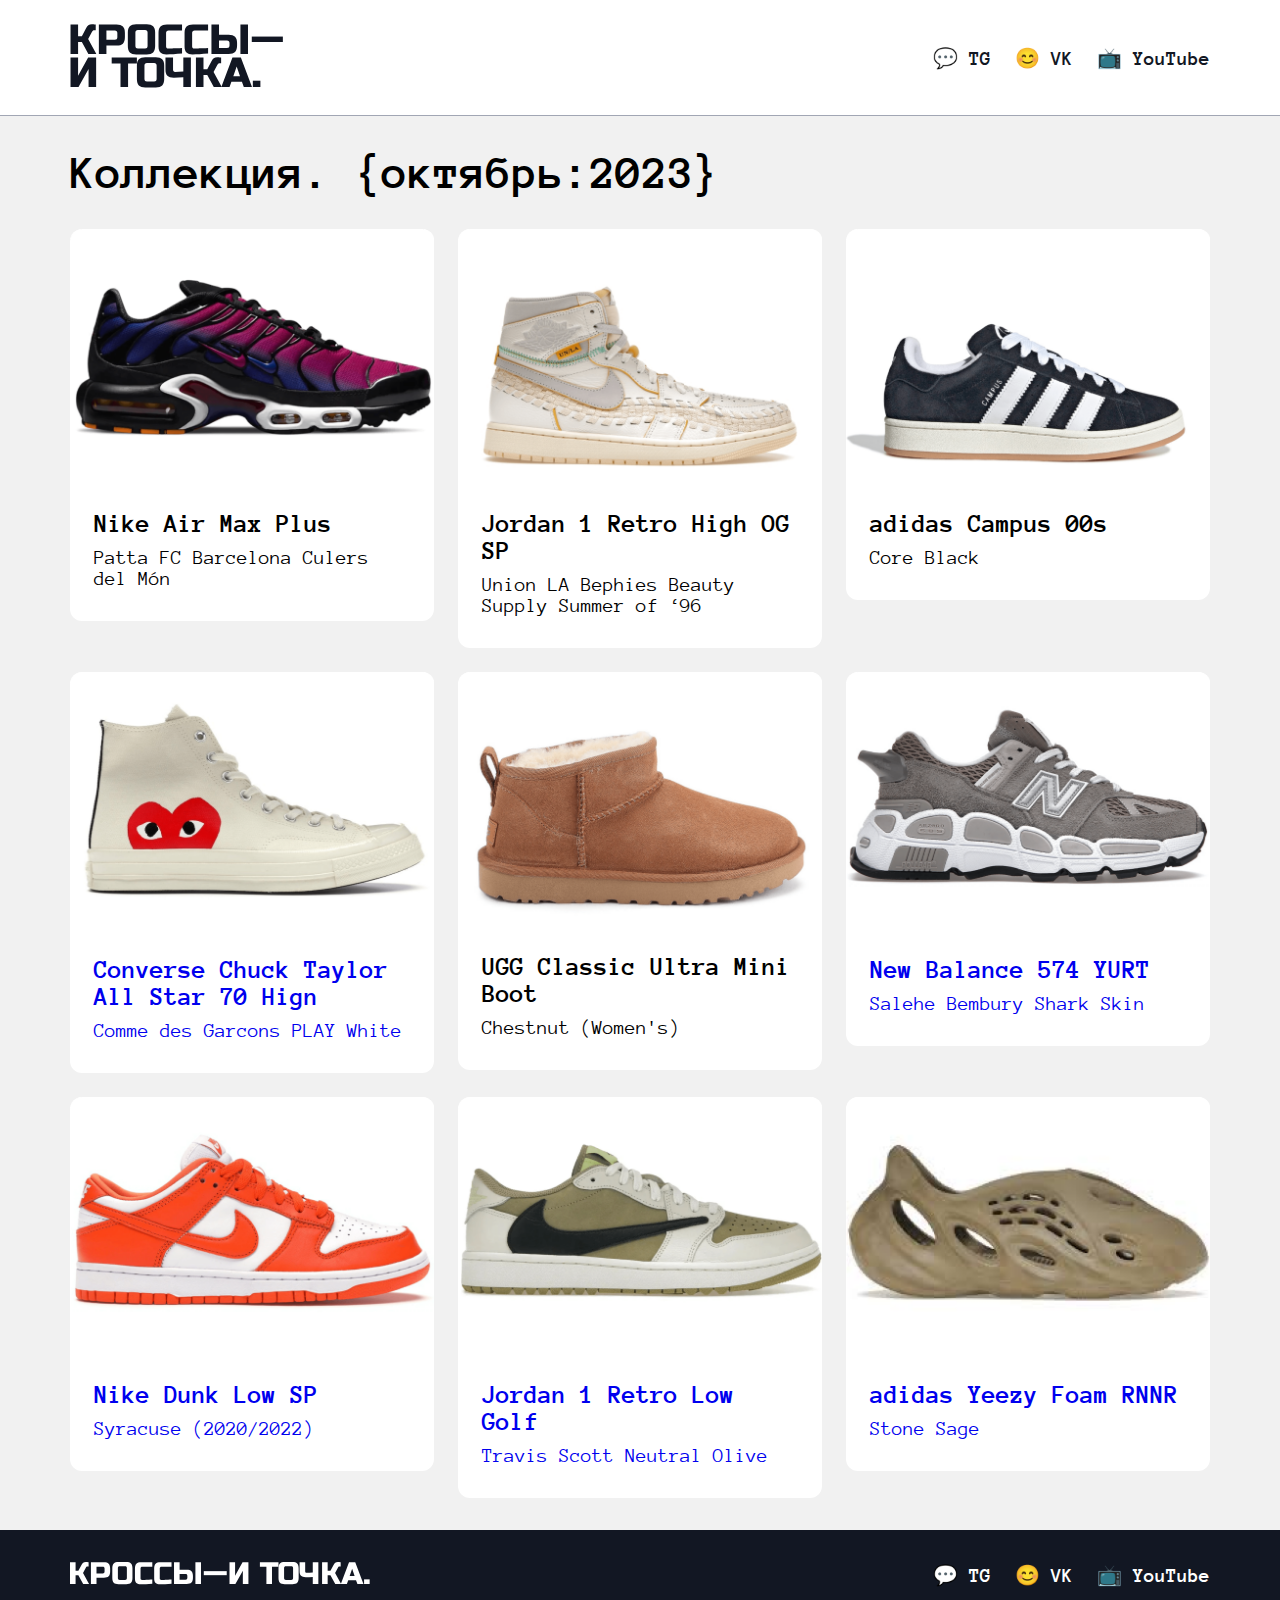
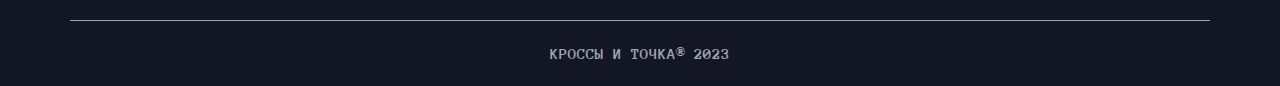
==== index.html @ 78a71917 "Добавлена" ====
<!DOCTYPE html>
<html lang="en">
  <head>
    <meta charset="UTF-8" />
    <meta name="viewport" content="width=device-width, initial-scale=1.0" />

    <title>Кроссы и точка</title>
    <link href="./style.css" rel="stylesheet" />
  </head>
  <body>
    <!--Шапка-->
    <main class="main">
      <header class="header">
        <div class="header-container">
          <a href="/" class="logo-link">
            <img alt="Кроссы и точка" src="./images/logo.svg" />
          </a>
          <nav>
            <ul class="nav-list">
              <li class="nav-item">
                <a href="/" class="nav-link">💬 TG</a>
              </li>
              <li class="nav-item">
                <a href="/" class="nav-link">😊 VK</a>
              </li>
              <li class="nav-item">
                <a href="/" class="nav-link">📺 YouTube</a>
              </li>
            </ul>
          </nav>
        </div>
      </header>
      <!--Тело-->
      <div class="content">
        <h1 class="h1">Коллекция. {октябрь:2023}</h1>
        <div class="sneakers">
          <div class="sneaker">
            <img
              alt="Nike Air Max Plus"
              src="./images/1.png"
              class="sneaker-image"
            />
            <div class="sneaker-info">
              <h3>Nike Air Max Plus</h3>
              <p>Patta FC Barcelona Culers del Món</p>
            </div>
          </div>
          <div class="sneaker">
            <img
              alt="Jordan 1 Retro High OG SP"
              src="./images/2.png"
              class="sneaker-image"
            />
            <div class="sneaker-info">
              <h3>Jordan 1 Retro High OG SP</h3>
              <p>Union LA Bephies Beauty Supply Summer of ‘96</p>
            </div>
          </div>
          <div class="sneaker">
            <img
              alt="adidas Campus 00s"
              src="./images/3.png"
              class="sneaker-image"
            />
            <div class="sneaker-info">
              <h3>adidas Campus 00s</h3>
              <p>Core Black</p>
            </div>
          </div>
          <div class="sneaker">
            <a href="crossy_4.html">
              <img
                alt="Converse Chuck Taylor All Star 70 Hign"
                src="./images/4.png"
                class="sneaker-image"
              />
              <div class="sneaker-info">
                <h3>Converse Chuck Taylor All Star 70 Hign</h3>
                <p>Comme des Garcons PLAY White</p>
              </div>
            </a>
          </div>
          <div class="sneaker">
            <img
              alt="UGG Classic Ultra Mini Boot"
              src="./images/5.png"
              class="sneaker-image"
            />
            <div class="sneaker-info">
              <h3>UGG Classic Ultra Mini Boot</h3>
              <p>Chestnut (Women's)</p>
            </div>
          </div>
          <div class="sneaker">
            <a href="crossy_6.html">
              <img
                alt="New Balance 574 YURT"
                src="./images/6.png"
                class="sneaker-image"
              />
              <div class="sneaker-info">
                <h3>New Balance 574 YURT</h3>
                <p>Salehe Bembury Shark Skin</p>
              </div>
            </a>
          </div>
          <div class="sneaker">
            <a href="crossy_7.html">
              <img
                alt="Nike Dunk Low SP"
                src="./images/7.png"
                class="sneaker-image"
              />
              <div class="sneaker-info">
                <h3>Nike Dunk Low SP</h3>
                <p>Syracuse (2020/2022)</p>
              </div>
            </a>
          </div>
          <div class="sneaker">
            <a href="crossy_8.html">
              <img
                alt="Jordan 1 Retro Low Golf"
                src="./images/8.png"
                class="sneaker-image"
              />
              <div class="sneaker-info">
                <h3>Jordan 1 Retro Low Golf</h3>
                <p>Travis Scott Neutral Olive</p>
              </div>
            </a>
          </div>
          <div class="sneaker">
            <a href="crossy_9.html">
              <img
                alt="adidas Yeezy Foam RNNR"
                src="./images/9.png"
                class="sneaker-image"
              />
              <div class="sneaker-info">
                <h3>adidas Yeezy Foam RNNR</h3>
                <p>Stone Sage</p>
              </div>
            </a>
          </div>
        </div>
      </div>

      <footer>
        <div class="footer-content">
          <a class="footer__logo-link" href="/">
            <img
              alt="Кроссы и точка"
              src="./images/logo_footer.svg"
              class="footer__logo-image"
            />
          </a>
          <nav>
            <ul class="nav-list">
              <li class="nav-item">
                <a href="/" class="nav-link">💬 TG</a>
              </li>
              <li class="nav-item">
                <a href="/" class="nav-link">😊 VK</a>
              </li>
              <li class="nav-item">
                <a href="/" class="nav-link">📺 YouTube</a>
              </li>
            </ul>
          </nav>
        </div>
        <div class="copyright">
          <p class="copyright-text">КРОССЫ И ТОЧКА® 2023</p>
        </div>
      </footer>
    </main>
  </body>
</html>
---- style.css ----
/* подключение локальный шрифтов на страницу */
@font-face {
    font-family: "Anonymous Pro";
    src: url(fonts/AnonymousPro-Regular.ttf);
    font-weight: 400;
    font-style: normal;
    display: swap;
}

@font-face {
    font-family: "Anonymous Pro";
    src: url(fonts/AnonymousPro-Bold.ttf);
    font-weight: 700;
    font-style: normal;
    display: swap;
}

* {
    box-sizing: border-box;
}

/* сброс стилей по умолчанию */
body,h1,h2,h3,p,ul,li {
    margin: 0;
}
ul {
    list-style: none;
    padding: 0;
}
a {
    text-decoration: none;
}

/* задание шрифта всей странице */
body {
    font-family: "Anonymous Pro", sans-serif;
}

/* стили для главного контейнера */
.main {
    display: flex;
    flex-direction: column;
    align-items: center;
    background: #F1F1F1;
}

/* стили для хедера(шапки) сайта */
.header {
    display: flex;
    flex-direction: row;
    align-items: center;
    justify-content: center;
    width: 100%;
    border-bottom: 1px solid #A1A6B4;
    background: white;
}

.header-container {
    display: flex;
    justify-content: space-between;
    width: 100%;
    max-width: 1140px;
    margin: 24px 0 24px;
}

.logo-link {
    max-width: 215px;
}

/* стили для ссылок в хедере и футере */
nav {
    display: flex;
}

.nav-list {
    display: flex;
    align-items: center;
    width: 100%;
    gap: 24px;
}

.nav-item {
    display: inline;
}

.nav-link {
    color: #121723;
    font-size: 20px;
    font-weight: 700;
}

/* стили для  */
.content {
    margin: 32px 0;
    max-width: 1140px;
}

.h1 {
    font-size: 48px;
}

/* стили для контейнера кроссовок */
.sneakers {
    display: flex;
    flex-wrap: wrap;
    gap: 24px;
    margin: 32px 0 0;
}

/* стили для карточки кроссовок */
.sneaker {
    display: flex;
    flex-direction: column;
    align-items: center;
    max-width: 364px;
    height: 100%;
    border-radius: 12px;
    background: white;
}

.sneaker:hover {
    box-shadow: 0px 10px 10px rgba(0, 0, 0, 0.1);
}

.sneaker-image {
    width: 100%;
}

.sneaker-info {
    display: flex;
    flex-direction: column;
    align-items: flex-start;
    gap: 10px;
    width: 100%;
    padding: 32px 24px;
}

h3 {
    font-size: 26px;
}

p {
    font-size: 20px;
}

footer {
    width: 100%;
    display: flex;
    flex-direction: column;
    align-items: center;
    background: #121723;
}

/* стили для футера */
.footer-content {
    display: flex;
    justify-content: space-between;
    width: 100%;
    max-width: 1140px;
    margin: 32px 0;
}

.footer__logo-link {
    max-width: 300px;
    width: 100%;
}

footer .nav-link {
    color: white;
}

.copyright {
    display: flex;
    align-items: center;
    justify-content: center;
    width: 100%;
    max-width: 1140px;
    border-top: 1px solid #A1A6B4;
}

.copyright-text {
    color: #A1A6B4;
    font-size: 16px;
    font-weight: 700;
    margin: 24px 0;
}


@media(max-width:376px) {
    .header{
    display: flex;
    width: 375px;
    flex-direction: column;
    align-items: flex-start;
    padding: 0 16px 0 16px;
}

    .header-container{
    display: flex;
    width: 100%;
    max-width: 1140px;
    flex-direction: column;
    justify-content: space-between;
    align-items: center;
    gap: 24px;
   }
   .header {
    display: flex;
    align-items: center;
    flex-direction: row;
    align-items: flex-start;
}
.content {
    display: flex;
    width: 375px;
    flex-direction: column;
    align-items: flex-start;
    padding:0px 16px;
}
.h1{
    color: #121723;
    font-family: 'Anonymous Pro';
    font-size: 32px;
    font-style: normal;
    font-weight: 700;
    align-items: center;
}
.sneakers{
    display: flex;
    align-items: flex-start;
    align-content: flex-start;
    gap: 24px;
    flex-wrap: wrap;
    width: 343px;
    flex-direction: column;
    align-items: center;
    justify-content: flex-start;
}
.sneaker{
    width: 343px;
    display: flex;
    flex-direction: column;
    align-items: center;
    align-content: center;
    justify-content: flex-start;
    height:auto;
}
.sneaker-info{
    display: flex;
    padding: 32px 24px;
    flex-direction: column;
    justify-content: center;
    align-items: flex-start;
}
h3{
    color:#121723;
    font-family: 'Anonymous Pro';
    font-size: 26px;
    font-style: normal;
    font-weight: 700;
}
p{
    color: #121723;
    font-family: 'Anonymous Pro';
    font-size: 20px;
    font-style: normal;
    font-weight: 400;
}
.footer-content{
    display: flex;
    justify-content: space-between;
    width: 100%;
    max-width: 1140px;
    margin: 32px  0;
    flex-direction: column;
    align-items: center;
    gap: 24px;
}
.footer__logo-link {
    align-items: center;
}
   }
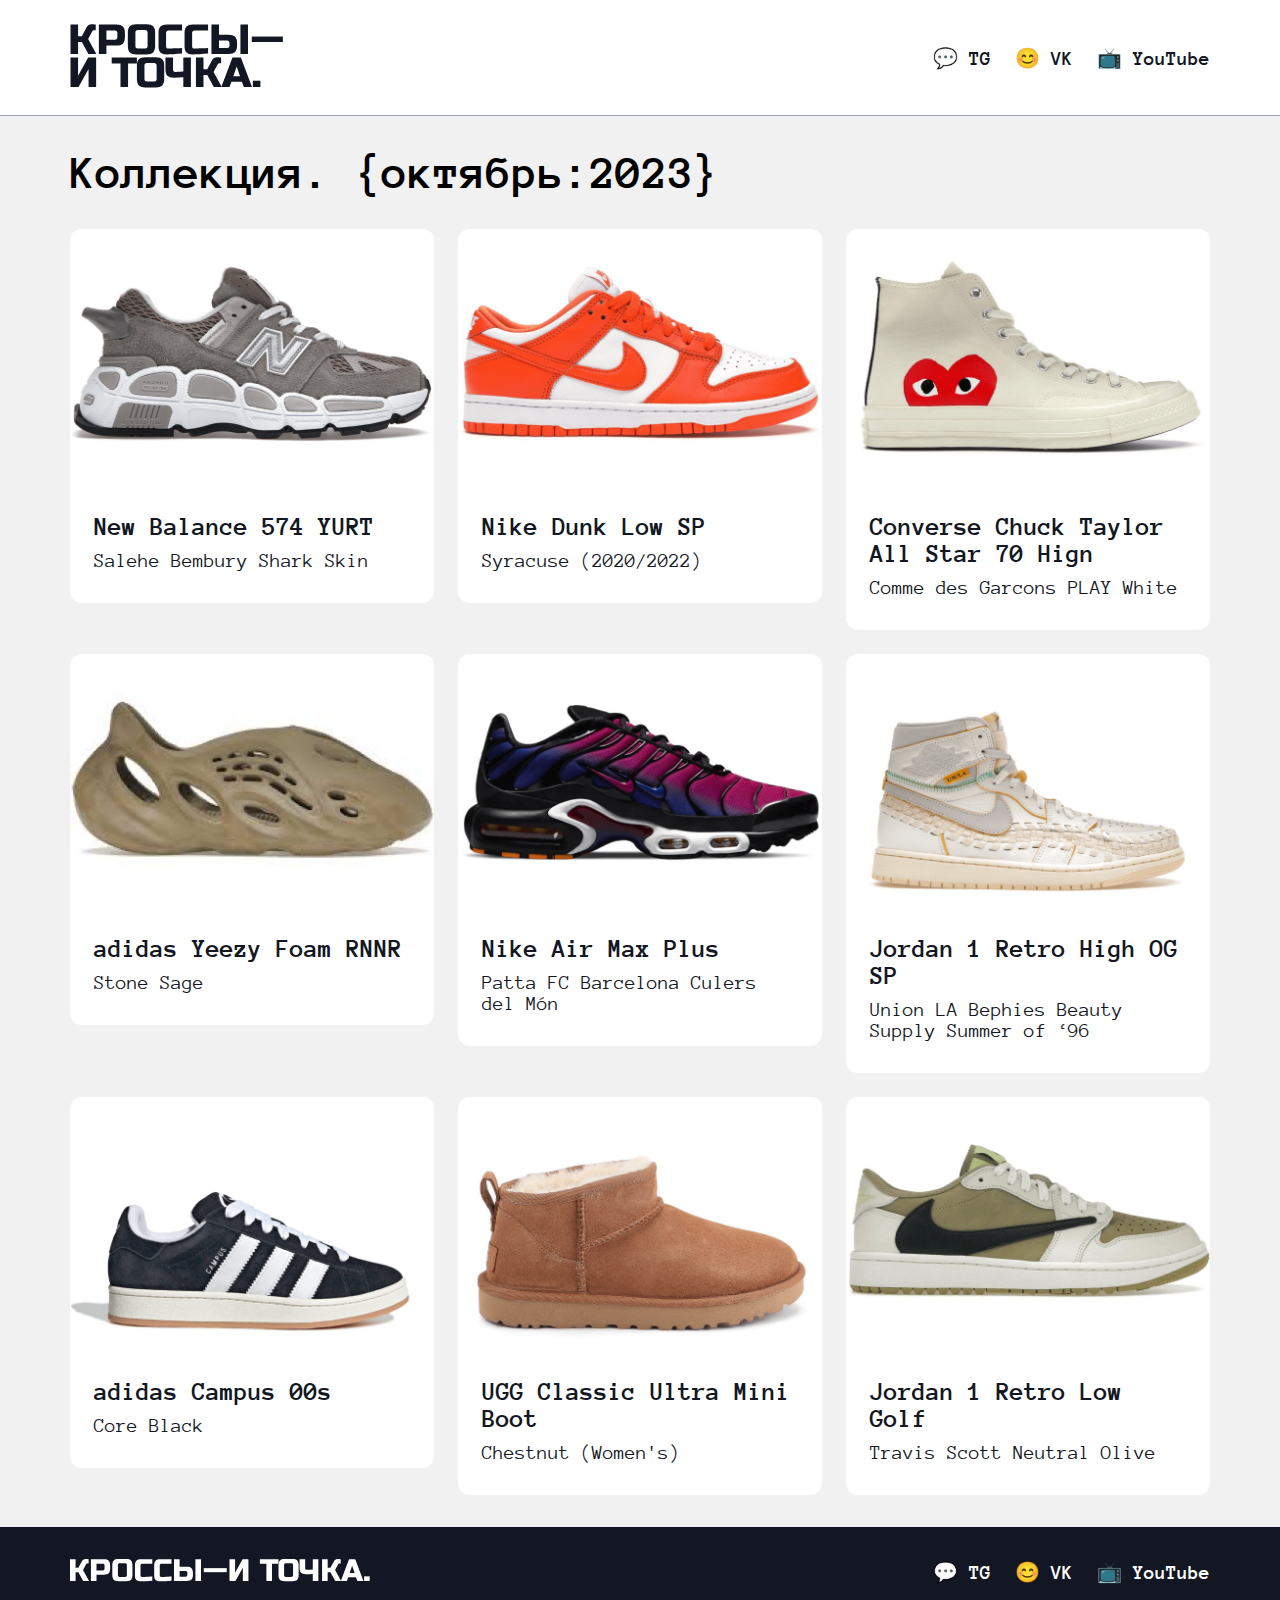
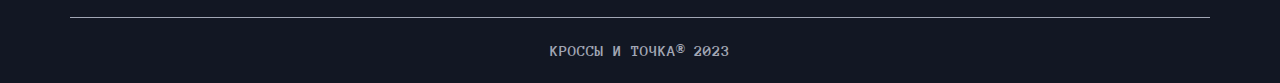
==== commit 980b44f0: "Добавлена анимации" ====
--- a/index.html
+++ b/index.html
@@ -34,39 +34,37 @@
       <div class="content">
         <h1 class="h1">Коллекция. {октябрь:2023}</h1>
         <div class="sneakers">
+          <!--1 "New Balance 574 YURT"-->
           <div class="sneaker">
-            <img
-              alt="Nike Air Max Plus"
-              src="./images/1.png"
-              class="sneaker-image"
-            />
-            <div class="sneaker-info">
-              <h3>Nike Air Max Plus</h3>
-              <p>Patta FC Barcelona Culers del Món</p>
-            </div>
+            <a href="crossy_6.html">
+              <img
+                alt="New Balance 574 YURT"
+                src="./images/6.png"
+                class="sneaker-image"
+              />
+              <div class="sneaker-info">
+                <h3>New Balance 574 YURT</h3>
+                <p>Salehe Bembury Shark Skin</p>
+              </div>
+            </a>
           </div>
+
+          <!--2 "Nike Dunk Low SP"-->
           <div class="sneaker">
-            <img
-              alt="Jordan 1 Retro High OG SP"
-              src="./images/2.png"
-              class="sneaker-image"
-            />
-            <div class="sneaker-info">
-              <h3>Jordan 1 Retro High OG SP</h3>
-              <p>Union LA Bephies Beauty Supply Summer of ‘96</p>
-            </div>
+            <a href="crossy_7.html">
+              <img
+                alt="Nike Dunk Low SP"
+                src="./images/7.png"
+                class="sneaker-image"
+              />
+              <div class="sneaker-info">
+                <h3>Nike Dunk Low SP</h3>
+                <p>Syracuse (2020/2022)</p>
+              </div>
+            </a>
           </div>
-          <div class="sneaker">
-            <img
-              alt="adidas Campus 00s"
-              src="./images/3.png"
-              class="sneaker-image"
-            />
-            <div class="sneaker-info">
-              <h3>adidas Campus 00s</h3>
-              <p>Core Black</p>
-            </div>
-          </div>
+
+          <!--3 "Converse Chuck Taylor All Star 70 Hign"-->
           <div class="sneaker">
             <a href="crossy_4.html">
               <img
@@ -80,6 +78,60 @@
               </div>
             </a>
           </div>
+
+          <!--4 adidas Yeezy Foam RNNR-->
+          <div class="sneaker">
+              <img
+                alt="adidas Yeezy Foam RNNR"
+                src="./images/9.png"
+                class="sneaker-image"
+              />
+              <div class="sneaker-info">
+                <h3>adidas Yeezy Foam RNNR</h3>
+                <p>Stone Sage</p>
+              </div>
+          </div>
+
+          <!--5 "Nike Air Max Plus"-->
+          <div class="sneaker">
+            <img
+              alt="Nike Air Max Plus"
+              src="./images/1.png"
+              class="sneaker-image"
+            />
+            <div class="sneaker-info">
+              <h3>Nike Air Max Plus</h3>
+              <p>Patta FC Barcelona Culers del Món</p>
+            </div>
+          </div>
+
+          <!--6 "Jordan 1 Retro High OG SP"-->
+          <div class="sneaker">
+            <img
+              alt="Jordan 1 Retro High OG SP"
+              src="./images/2.png"
+              class="sneaker-image"
+            />
+            <div class="sneaker-info">
+              <h3>Jordan 1 Retro High OG SP</h3>
+              <p>Union LA Bephies Beauty Supply Summer of ‘96</p>
+            </div>
+          </div>
+
+          <!--7 "adidas Campus 00s"-->
+          <div class="sneaker">
+            <img
+              alt="adidas Campus 00s"
+              src="./images/3.png"
+              class="sneaker-image"
+            />
+            <div class="sneaker-info">
+              <h3>adidas Campus 00s</h3>
+              <p>Core Black</p>
+            </div>
+          </div>
+
+          <!--8 "UGG Classic Ultra Mini Boot"-->
           <div class="sneaker">
             <img
               alt="UGG Classic Ultra Mini Boot"
@@ -91,58 +143,20 @@
               <p>Chestnut (Women's)</p>
             </div>
           </div>
+
+          <!--9 "Jordan 1 Retro Low Golf"-->
           <div class="sneaker">
-            <a href="crossy_6.html">
-              <img
-                alt="New Balance 574 YURT"
-                src="./images/6.png"
-                class="sneaker-image"
-              />
-              <div class="sneaker-info">
-                <h3>New Balance 574 YURT</h3>
-                <p>Salehe Bembury Shark Skin</p>
-              </div>
-            </a>
-          </div>
-          <div class="sneaker">
-            <a href="crossy_7.html">
-              <img
-                alt="Nike Dunk Low SP"
-                src="./images/7.png"
-                class="sneaker-image"
-              />
-              <div class="sneaker-info">
-                <h3>Nike Dunk Low SP</h3>
-                <p>Syracuse (2020/2022)</p>
-              </div>
-            </a>
-          </div>
-          <div class="sneaker">
-            <a href="crossy_8.html">
-              <img
-                alt="Jordan 1 Retro Low Golf"
-                src="./images/8.png"
-                class="sneaker-image"
-              />
-              <div class="sneaker-info">
-                <h3>Jordan 1 Retro Low Golf</h3>
-                <p>Travis Scott Neutral Olive</p>
-              </div>
-            </a>
-          </div>
-          <div class="sneaker">
-            <a href="crossy_9.html">
-              <img
-                alt="adidas Yeezy Foam RNNR"
-                src="./images/9.png"
-                class="sneaker-image"
-              />
-              <div class="sneaker-info">
-                <h3>adidas Yeezy Foam RNNR</h3>
-                <p>Stone Sage</p>
-              </div>
-            </a>
-          </div>
+            <img
+              alt="Jordan 1 Retro Low Golf"
+              src="./images/8.png"
+              class="sneaker-image"
+            />
+            <div class="sneaker-info">
+              <h3>Jordan 1 Retro Low Golf</h3>
+              <p>Travis Scott Neutral Olive</p>
+            </div>
+        </div>
+
         </div>
       </div>
 
--- a/style.css
+++ b/style.css
@@ -120,6 +120,8 @@
 
 .sneaker:hover {
     box-shadow: 0px 10px 10px rgba(0, 0, 0, 0.1);
+    transform: translateY(-10px);
+    transition: 0.5s;
 }
 
 .sneaker-image {
@@ -133,6 +135,7 @@
     gap: 10px;
     width: 100%;
     padding: 32px 24px;
+    color: #121723;
 }
 
 h3 {
